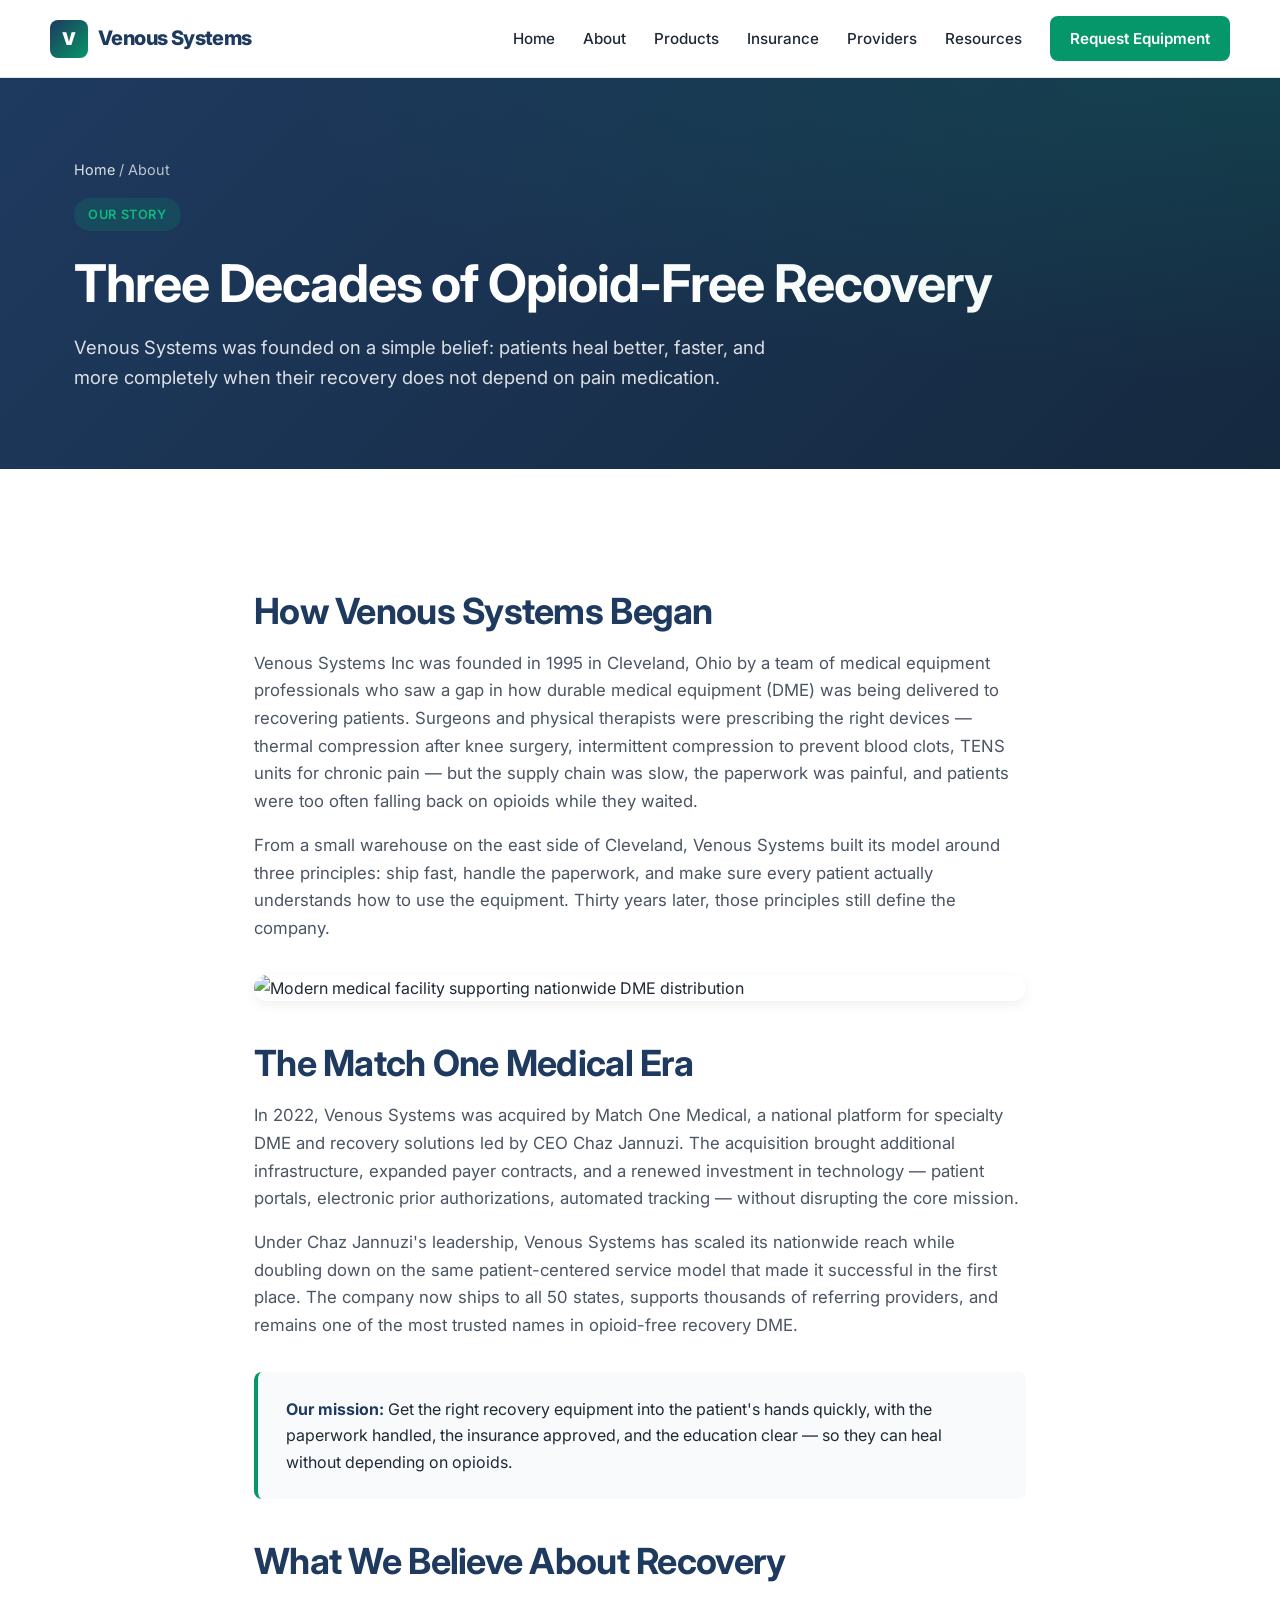
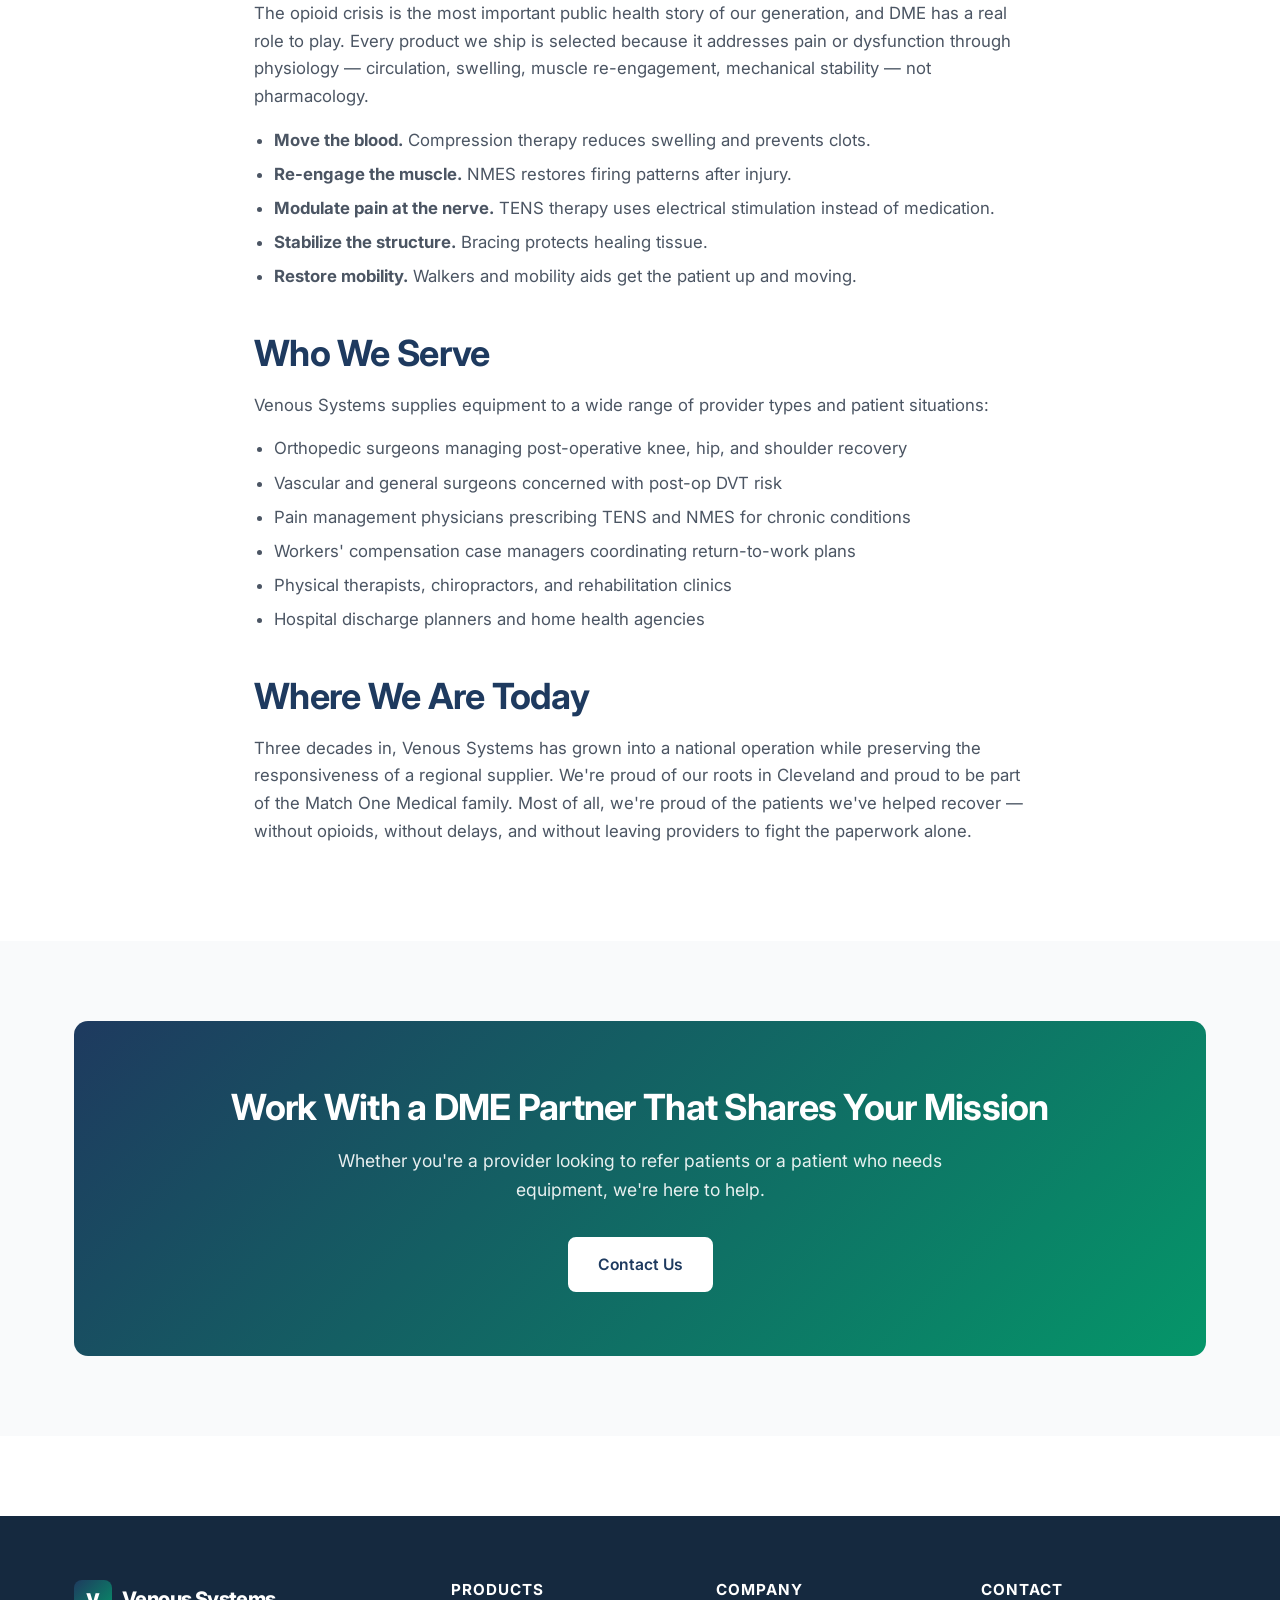
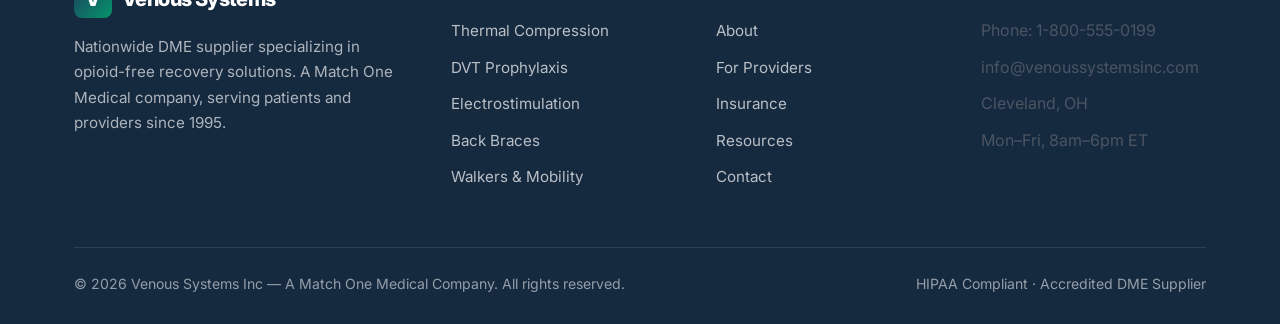
==== about/index.html @ 70a42956 "Add complete Venous Systems website - 12 pages, CSS, JS, SEO, Vercel config Co-Authored-By: Claude O" ====
<!DOCTYPE html>
<html lang="en">
<head>
<meta charset="UTF-8">
<meta name="viewport" content="width=device-width, initial-scale=1.0">
<title>About Venous Systems Inc | 30 Years of Opioid-Free Recovery</title>
<meta name="description" content="Founded in Cleveland in 1995 and acquired by Match One Medical in 2022, Venous Systems Inc is a nationwide durable medical equipment supplier committed to opioid-free patient recovery.">
<meta name="robots" content="index, follow">
<link rel="canonical" href="https://venoussystemsinc.com/about/">

<meta property="og:title" content="About Venous Systems Inc">
<meta property="og:description" content="Three decades of opioid-free recovery solutions. Founded 1995 in Cleveland, OH.">
<meta property="og:url" content="https://venoussystemsinc.com/about/">
<meta property="og:type" content="website">
<meta property="og:image" content="https://images.unsplash.com/photo-1551601651-2a8555f1a136?w=1200&q=80">

<link rel="preconnect" href="https://fonts.googleapis.com">
<link rel="preconnect" href="https://fonts.gstatic.com" crossorigin>
<link href="https://fonts.googleapis.com/css2?family=Inter:wght@400;500;600;700;800&display=swap" rel="stylesheet">
<link rel="stylesheet" href="/css/style.css">

<script type="application/ld+json">
{
  "@context": "https://schema.org",
  "@type": "AboutPage",
  "url": "https://venoussystemsinc.com/about/",
  "name": "About Venous Systems Inc",
  "description": "Venous Systems Inc was founded in Cleveland, OH in 1995 and acquired by Match One Medical in 2022.",
  "mainEntity": {
    "@type": "Organization",
    "name": "Venous Systems Inc",
    "foundingDate": "1995",
    "parentOrganization": {"@type": "Organization", "name": "Match One Medical"}
  }
}
</script>
</head>
<body>

<header class="header">
  <div class="container header-inner">
    <a href="/" class="logo"><span class="logo-mark">V</span><span>Venous Systems</span></a>
    <button class="menu-toggle" aria-label="Toggle menu" aria-expanded="false"><span></span><span></span><span></span></button>
    <nav class="nav" aria-label="Main navigation">
      <a href="/">Home</a>
      <a href="/about/">About</a>
      <a href="/products/">Products</a>
      <a href="/insurance/">Insurance</a>
      <a href="/providers/">Providers</a>
      <a href="/blog/">Resources</a>
      <a href="/contact/" class="cta">Request Equipment</a>
    </nav>
  </div>
</header>

<section class="page-header">
  <div class="container">
    <div class="breadcrumb"><a href="/">Home</a> / About</div>
    <span class="eyebrow">Our Story</span>
    <h1>Three Decades of Opioid-Free Recovery</h1>
    <p>Venous Systems was founded on a simple belief: patients heal better, faster, and more completely when their recovery does not depend on pain medication.</p>
  </div>
</section>

<section class="section">
  <div class="container content">
    <h2>How Venous Systems Began</h2>
    <p>Venous Systems Inc was founded in 1995 in Cleveland, Ohio by a team of medical equipment professionals who saw a gap in how durable medical equipment (DME) was being delivered to recovering patients. Surgeons and physical therapists were prescribing the right devices — thermal compression after knee surgery, intermittent compression to prevent blood clots, TENS units for chronic pain — but the supply chain was slow, the paperwork was painful, and patients were too often falling back on opioids while they waited.</p>
    <p>From a small warehouse on the east side of Cleveland, Venous Systems built its model around three principles: ship fast, handle the paperwork, and make sure every patient actually understands how to use the equipment. Thirty years later, those principles still define the company.</p>

    <img src="https://images.unsplash.com/photo-1551601651-2a8555f1a136?w=1000&q=80" alt="Modern medical facility supporting nationwide DME distribution">

    <h2>The Match One Medical Era</h2>
    <p>In 2022, Venous Systems was acquired by Match One Medical, a national platform for specialty DME and recovery solutions led by CEO Chaz Jannuzi. The acquisition brought additional infrastructure, expanded payer contracts, and a renewed investment in technology — patient portals, electronic prior authorizations, automated tracking — without disrupting the core mission.</p>
    <p>Under Chaz Jannuzi's leadership, Venous Systems has scaled its nationwide reach while doubling down on the same patient-centered service model that made it successful in the first place. The company now ships to all 50 states, supports thousands of referring providers, and remains one of the most trusted names in opioid-free recovery DME.</p>

    <div class="callout">
      <strong>Our mission:</strong> Get the right recovery equipment into the patient's hands quickly, with the paperwork handled, the insurance approved, and the education clear — so they can heal without depending on opioids.
    </div>

    <h2>What We Believe About Recovery</h2>
    <p>The opioid crisis is the most important public health story of our generation, and DME has a real role to play. Every product we ship is selected because it addresses pain or dysfunction through physiology — circulation, swelling, muscle re-engagement, mechanical stability — not pharmacology.</p>
    <ul>
      <li><strong>Move the blood.</strong> Compression therapy reduces swelling and prevents clots.</li>
      <li><strong>Re-engage the muscle.</strong> NMES restores firing patterns after injury.</li>
      <li><strong>Modulate pain at the nerve.</strong> TENS therapy uses electrical stimulation instead of medication.</li>
      <li><strong>Stabilize the structure.</strong> Bracing protects healing tissue.</li>
      <li><strong>Restore mobility.</strong> Walkers and mobility aids get the patient up and moving.</li>
    </ul>

    <h2>Who We Serve</h2>
    <p>Venous Systems supplies equipment to a wide range of provider types and patient situations:</p>
    <ul>
      <li>Orthopedic surgeons managing post-operative knee, hip, and shoulder recovery</li>
      <li>Vascular and general surgeons concerned with post-op DVT risk</li>
      <li>Pain management physicians prescribing TENS and NMES for chronic conditions</li>
      <li>Workers' compensation case managers coordinating return-to-work plans</li>
      <li>Physical therapists, chiropractors, and rehabilitation clinics</li>
      <li>Hospital discharge planners and home health agencies</li>
    </ul>

    <h2>Where We Are Today</h2>
    <p>Three decades in, Venous Systems has grown into a national operation while preserving the responsiveness of a regional supplier. We're proud of our roots in Cleveland and proud to be part of the Match One Medical family. Most of all, we're proud of the patients we've helped recover — without opioids, without delays, and without leaving providers to fight the paperwork alone.</p>
  </div>
</section>

<section class="section section-alt">
  <div class="container">
    <div class="cta-block">
      <h2>Work With a DME Partner That Shares Your Mission</h2>
      <p>Whether you're a provider looking to refer patients or a patient who needs equipment, we're here to help.</p>
      <a href="/contact/" class="btn btn-primary">Contact Us</a>
    </div>
  </div>
</section>

<footer class="footer">
  <div class="container">
    <div class="footer-grid">
      <div class="footer-brand">
        <div class="logo"><span class="logo-mark">V</span><span>Venous Systems</span></div>
        <p>Nationwide DME supplier specializing in opioid-free recovery solutions. A Match One Medical company, serving patients and providers since 1995.</p>
      </div>
      <div>
        <h4>Products</h4>
        <ul>
          <li><a href="/products/thermal-compression/">Thermal Compression</a></li>
          <li><a href="/products/dvt-prophylaxis/">DVT Prophylaxis</a></li>
          <li><a href="/products/electrostimulation/">Electrostimulation</a></li>
          <li><a href="/products/back-braces/">Back Braces</a></li>
          <li><a href="/products/walkers/">Walkers & Mobility</a></li>
        </ul>
      </div>
      <div>
        <h4>Company</h4>
        <ul>
          <li><a href="/about/">About</a></li>
          <li><a href="/providers/">For Providers</a></li>
          <li><a href="/insurance/">Insurance</a></li>
          <li><a href="/blog/">Resources</a></li>
          <li><a href="/contact/">Contact</a></li>
        </ul>
      </div>
      <div>
        <h4>Contact</h4>
        <ul>
          <li>Phone: 1-800-555-0199</li>
          <li>info@venoussystemsinc.com</li>
          <li>Cleveland, OH</li>
          <li>Mon–Fri, 8am–6pm ET</li>
        </ul>
      </div>
    </div>
    <div class="footer-bottom">
      <span>© <span class="current-year">2026</span> Venous Systems Inc — A Match One Medical Company. All rights reserved.</span>
      <span>HIPAA Compliant · Accredited DME Supplier</span>
    </div>
  </div>
</footer>

<script src="/js/main.js"></script>
</body>
</html>
---- css/style.css ----
/* Venous Systems Inc - Main Stylesheet */

:root {
  --primary: #1e3a5f;
  --primary-dark: #15293f;
  --primary-light: #2c547f;
  --accent: #059669;
  --accent-dark: #047857;
  --accent-light: #10b981;
  --text: #1f2937;
  --text-light: #4b5563;
  --muted: #6b7280;
  --bg: #ffffff;
  --bg-alt: #f9fafb;
  --bg-soft: #f3f4f6;
  --border: #e5e7eb;
  --shadow-sm: 0 1px 2px rgba(0,0,0,0.04);
  --shadow: 0 4px 12px rgba(0,0,0,0.06);
  --shadow-lg: 0 10px 30px rgba(0,0,0,0.08);
  --radius: 8px;
  --radius-lg: 14px;
  --container: 1180px;
  --font: 'Inter', -apple-system, BlinkMacSystemFont, 'Segoe UI', Roboto, sans-serif;
}

* { margin: 0; padding: 0; box-sizing: border-box; }

html { scroll-behavior: smooth; -webkit-text-size-adjust: 100%; }

body {
  font-family: var(--font);
  color: var(--text);
  background: var(--bg);
  line-height: 1.65;
  font-size: 16px;
  -webkit-font-smoothing: antialiased;
  -moz-osx-font-smoothing: grayscale;
}

img { max-width: 100%; height: auto; display: block; }

a { color: var(--primary); text-decoration: none; transition: color 0.2s; }
a:hover { color: var(--accent); }

.container {
  max-width: var(--container);
  margin: 0 auto;
  padding: 0 24px;
}

h1, h2, h3, h4, h5, h6 {
  font-weight: 700;
  line-height: 1.25;
  color: var(--primary);
  letter-spacing: -0.02em;
}

h1 { font-size: clamp(2rem, 4.5vw, 3.25rem); margin-bottom: 1rem; }
h2 { font-size: clamp(1.6rem, 3vw, 2.25rem); margin-bottom: 1rem; }
h3 { font-size: 1.35rem; margin-bottom: 0.75rem; }
h4 { font-size: 1.1rem; margin-bottom: 0.5rem; }

p { margin-bottom: 1rem; color: var(--text-light); }

ul, ol { margin: 0 0 1rem 1.25rem; color: var(--text-light); }
li { margin-bottom: 0.4rem; }

/* ---------- HEADER ---------- */
.header {
  background: #fff;
  border-bottom: 1px solid var(--border);
  position: sticky;
  top: 0;
  z-index: 100;
  box-shadow: var(--shadow-sm);
}

.header-inner {
  display: flex;
  align-items: center;
  justify-content: space-between;
  padding: 16px 0;
}

.logo {
  display: flex;
  align-items: center;
  gap: 10px;
  font-weight: 800;
  font-size: 1.25rem;
  color: var(--primary);
  letter-spacing: -0.03em;
}

.logo-mark {
  width: 38px;
  height: 38px;
  background: linear-gradient(135deg, var(--primary), var(--accent));
  border-radius: 8px;
  display: flex;
  align-items: center;
  justify-content: center;
  color: #fff;
  font-weight: 900;
  font-size: 1.1rem;
}

.nav { display: flex; align-items: center; gap: 28px; }

.nav a {
  color: var(--text);
  font-weight: 500;
  font-size: 0.95rem;
  position: relative;
}

.nav a:hover { color: var(--primary); }

.nav .cta {
  background: var(--accent);
  color: #fff;
  padding: 10px 20px;
  border-radius: var(--radius);
  font-weight: 600;
}

.nav .cta:hover {
  background: var(--accent-dark);
  color: #fff;
}

.menu-toggle {
  display: none;
  background: none;
  border: none;
  cursor: pointer;
  padding: 8px;
}

.menu-toggle span {
  display: block;
  width: 24px;
  height: 2px;
  background: var(--primary);
  margin: 5px 0;
  transition: 0.3s;
}

/* ---------- BUTTONS ---------- */
.btn {
  display: inline-block;
  padding: 13px 28px;
  border-radius: var(--radius);
  font-weight: 600;
  font-size: 0.98rem;
  transition: all 0.2s;
  border: 2px solid transparent;
  cursor: pointer;
  text-align: center;
}

.btn-primary {
  background: var(--accent);
  color: #fff;
  border-color: var(--accent);
}
.btn-primary:hover {
  background: var(--accent-dark);
  border-color: var(--accent-dark);
  color: #fff;
  transform: translateY(-1px);
  box-shadow: var(--shadow);
}

.btn-outline {
  background: transparent;
  color: #fff;
  border-color: rgba(255,255,255,0.4);
}
.btn-outline:hover {
  background: rgba(255,255,255,0.1);
  border-color: #fff;
  color: #fff;
}

.btn-secondary {
  background: var(--primary);
  color: #fff;
  border-color: var(--primary);
}
.btn-secondary:hover {
  background: var(--primary-dark);
  color: #fff;
}

/* ---------- HERO ---------- */
.hero {
  background: linear-gradient(135deg, var(--primary) 0%, var(--primary-dark) 100%);
  color: #fff;
  padding: 80px 0 100px;
  position: relative;
  overflow: hidden;
}

.hero::before {
  content: '';
  position: absolute;
  top: -50%;
  right: -10%;
  width: 60%;
  height: 200%;
  background: radial-gradient(circle, rgba(5,150,105,0.15) 0%, transparent 60%);
  pointer-events: none;
}

.hero-inner {
  display: grid;
  grid-template-columns: 1.1fr 1fr;
  gap: 60px;
  align-items: center;
  position: relative;
}

.hero h1 { color: #fff; margin-bottom: 1.25rem; }

.hero .lead {
  font-size: 1.15rem;
  color: rgba(255,255,255,0.85);
  margin-bottom: 2rem;
  max-width: 560px;
}

.hero-cta { display: flex; gap: 14px; flex-wrap: wrap; }

.hero-image {
  border-radius: var(--radius-lg);
  overflow: hidden;
  box-shadow: 0 20px 60px rgba(0,0,0,0.3);
}

.hero-image img {
  width: 100%;
  height: 100%;
  object-fit: cover;
  aspect-ratio: 4/3;
}

.eyebrow {
  display: inline-block;
  background: rgba(5,150,105,0.2);
  color: var(--accent-light);
  padding: 6px 14px;
  border-radius: 999px;
  font-size: 0.8rem;
  font-weight: 600;
  letter-spacing: 0.05em;
  text-transform: uppercase;
  margin-bottom: 1.25rem;
}

/* ---------- SECTIONS ---------- */
.section { padding: 80px 0; }
.section-alt { background: var(--bg-alt); }

.section-header {
  text-align: center;
  max-width: 720px;
  margin: 0 auto 56px;
}

.section-header .eyebrow {
  background: rgba(5,150,105,0.1);
  color: var(--accent);
}

.section-header p {
  font-size: 1.1rem;
  margin-top: 0.5rem;
}

/* ---------- TRUST BAR ---------- */
.trust-bar {
  background: #fff;
  border-bottom: 1px solid var(--border);
  padding: 28px 0;
}

.trust-bar-inner {
  display: grid;
  grid-template-columns: repeat(4, 1fr);
  gap: 28px;
  text-align: center;
}

.trust-item {
  display: flex;
  flex-direction: column;
  align-items: center;
  gap: 6px;
}

.trust-item .stat {
  font-size: 1.75rem;
  font-weight: 800;
  color: var(--primary);
}

.trust-item .label {
  font-size: 0.85rem;
  color: var(--muted);
  font-weight: 500;
}

/* ---------- PRODUCT GRID ---------- */
.product-grid {
  display: grid;
  grid-template-columns: repeat(auto-fit, minmax(280px, 1fr));
  gap: 28px;
}

.product-card {
  background: #fff;
  border-radius: var(--radius-lg);
  overflow: hidden;
  box-shadow: var(--shadow);
  transition: all 0.3s;
  border: 1px solid var(--border);
  display: flex;
  flex-direction: column;
}

.product-card:hover {
  transform: translateY(-4px);
  box-shadow: var(--shadow-lg);
  border-color: var(--accent);
}

.product-card-image {
  aspect-ratio: 16/10;
  overflow: hidden;
  background: var(--bg-soft);
}

.product-card-image img {
  width: 100%;
  height: 100%;
  object-fit: cover;
  transition: transform 0.4s;
}

.product-card:hover .product-card-image img {
  transform: scale(1.05);
}

.product-card-body {
  padding: 24px;
  flex: 1;
  display: flex;
  flex-direction: column;
}

.product-card h3 {
  margin-bottom: 0.5rem;
  font-size: 1.2rem;
}

.product-card p {
  font-size: 0.95rem;
  margin-bottom: 1.25rem;
  flex: 1;
}

.product-card .arrow-link {
  color: var(--accent);
  font-weight: 600;
  font-size: 0.95rem;
  display: inline-flex;
  align-items: center;
  gap: 6px;
}

.product-card .arrow-link::after {
  content: '→';
  transition: transform 0.2s;
}

.product-card:hover .arrow-link::after {
  transform: translateX(4px);
}

/* ---------- FEATURES ---------- */
.features {
  display: grid;
  grid-template-columns: repeat(auto-fit, minmax(260px, 1fr));
  gap: 32px;
}

.feature {
  text-align: left;
  padding: 8px;
}

.feature-icon {
  width: 54px;
  height: 54px;
  border-radius: 12px;
  background: linear-gradient(135deg, var(--primary), var(--accent));
  display: flex;
  align-items: center;
  justify-content: center;
  color: #fff;
  font-size: 1.5rem;
  margin-bottom: 16px;
  font-weight: 700;
}

.feature h3 {
  font-size: 1.15rem;
  margin-bottom: 0.5rem;
}

.feature p {
  font-size: 0.95rem;
  margin: 0;
}

/* ---------- TWO COLUMN ---------- */
.two-col {
  display: grid;
  grid-template-columns: 1fr 1fr;
  gap: 60px;
  align-items: center;
}

.two-col img {
  border-radius: var(--radius-lg);
  box-shadow: var(--shadow-lg);
}

.two-col h2 { margin-bottom: 1rem; }

/* ---------- INSURANCE BAR ---------- */
.insurance-bar {
  display: grid;
  grid-template-columns: repeat(auto-fit, minmax(180px, 1fr));
  gap: 16px;
}

.insurance-pill {
  background: #fff;
  border: 1px solid var(--border);
  border-radius: var(--radius);
  padding: 18px 20px;
  text-align: center;
  font-weight: 600;
  color: var(--primary);
  transition: all 0.2s;
}

.insurance-pill:hover {
  border-color: var(--accent);
  color: var(--accent);
  transform: translateY(-2px);
  box-shadow: var(--shadow);
}

/* ---------- CTA BLOCK ---------- */
.cta-block {
  background: linear-gradient(135deg, var(--primary), var(--accent));
  color: #fff;
  padding: 64px 48px;
  border-radius: var(--radius-lg);
  text-align: center;
}

.cta-block h2 {
  color: #fff;
  margin-bottom: 1rem;
}

.cta-block p {
  color: rgba(255,255,255,0.9);
  font-size: 1.1rem;
  margin-bottom: 2rem;
  max-width: 640px;
  margin-left: auto;
  margin-right: auto;
}

.cta-block .btn-primary {
  background: #fff;
  color: var(--primary);
  border-color: #fff;
}
.cta-block .btn-primary:hover {
  background: var(--bg-alt);
  color: var(--primary);
}

/* ---------- PAGE HEADER ---------- */
.page-header {
  background: linear-gradient(135deg, var(--primary) 0%, var(--primary-dark) 100%);
  color: #fff;
  padding: 80px 0 60px;
  position: relative;
  overflow: hidden;
}

.page-header::before {
  content: '';
  position: absolute;
  inset: 0;
  background: radial-gradient(ellipse at top right, rgba(5,150,105,0.18), transparent 55%);
  pointer-events: none;
}

.page-header h1 { color: #fff; }
.page-header p {
  color: rgba(255,255,255,0.85);
  font-size: 1.15rem;
  max-width: 720px;
}

.breadcrumb {
  font-size: 0.9rem;
  color: rgba(255,255,255,0.7);
  margin-bottom: 1rem;
}
.breadcrumb a { color: rgba(255,255,255,0.85); }
.breadcrumb a:hover { color: #fff; }

/* ---------- CONTENT ---------- */
.content {
  max-width: 820px;
  margin: 0 auto;
}

.content h2 { margin-top: 2.5rem; }
.content h3 { margin-top: 2rem; color: var(--primary); }
.content p { font-size: 1.05rem; }
.content ul li { font-size: 1.05rem; }

.content img {
  border-radius: var(--radius-lg);
  margin: 2rem 0;
  box-shadow: var(--shadow);
}

.callout {
  background: var(--bg-alt);
  border-left: 4px solid var(--accent);
  padding: 24px 28px;
  border-radius: var(--radius);
  margin: 2rem 0;
}

.callout strong { color: var(--primary); }

/* ---------- FORM ---------- */
.form-grid {
  display: grid;
  grid-template-columns: 1fr 1fr;
  gap: 16px;
}

.form-group { margin-bottom: 18px; }
.form-group.full { grid-column: 1 / -1; }

.form-group label {
  display: block;
  font-weight: 600;
  color: var(--primary);
  margin-bottom: 6px;
  font-size: 0.92rem;
}

.form-group input,
.form-group select,
.form-group textarea {
  width: 100%;
  padding: 12px 14px;
  border: 1px solid var(--border);
  border-radius: var(--radius);
  font-family: inherit;
  font-size: 1rem;
  background: #fff;
  transition: border-color 0.2s, box-shadow 0.2s;
}

.form-group input:focus,
.form-group select:focus,
.form-group textarea:focus {
  outline: none;
  border-color: var(--accent);
  box-shadow: 0 0 0 3px rgba(5,150,105,0.15);
}

.form-group textarea {
  min-height: 130px;
  resize: vertical;
}

/* ---------- CONTACT GRID ---------- */
.contact-grid {
  display: grid;
  grid-template-columns: 1fr 1.2fr;
  gap: 56px;
}

.contact-info-card {
  background: var(--bg-alt);
  padding: 32px;
  border-radius: var(--radius-lg);
  border: 1px solid var(--border);
}

.contact-info-card h3 {
  margin-bottom: 1.25rem;
  font-size: 1.15rem;
}

.contact-info-card .info-row {
  display: flex;
  gap: 14px;
  align-items: flex-start;
  margin-bottom: 18px;
  padding-bottom: 18px;
  border-bottom: 1px solid var(--border);
}

.contact-info-card .info-row:last-child {
  border-bottom: none;
  margin-bottom: 0;
  padding-bottom: 0;
}

.info-icon {
  width: 38px;
  height: 38px;
  background: var(--primary);
  color: #fff;
  border-radius: 8px;
  display: flex;
  align-items: center;
  justify-content: center;
  flex-shrink: 0;
  font-weight: 700;
}

.info-row .label {
  display: block;
  font-size: 0.82rem;
  color: var(--muted);
  text-transform: uppercase;
  letter-spacing: 0.04em;
  margin-bottom: 2px;
  font-weight: 600;
}

.info-row .value {
  color: var(--text);
  font-weight: 500;
}

/* ---------- BLOG ---------- */
.blog-grid {
  display: grid;
  grid-template-columns: repeat(auto-fit, minmax(320px, 1fr));
  gap: 28px;
}

.blog-card {
  background: #fff;
  border: 1px solid var(--border);
  border-radius: var(--radius-lg);
  overflow: hidden;
  transition: all 0.3s;
}

.blog-card:hover {
  transform: translateY(-4px);
  box-shadow: var(--shadow-lg);
  border-color: var(--accent);
}

.blog-card-image {
  aspect-ratio: 16/9;
  overflow: hidden;
  background: var(--bg-soft);
}

.blog-card-image img {
  width: 100%;
  height: 100%;
  object-fit: cover;
}

.blog-card-body { padding: 24px; }

.blog-card .meta {
  font-size: 0.82rem;
  color: var(--muted);
  margin-bottom: 8px;
  text-transform: uppercase;
  letter-spacing: 0.04em;
  font-weight: 600;
}

.blog-card h3 {
  font-size: 1.15rem;
  margin-bottom: 0.6rem;
}

.blog-card p {
  font-size: 0.95rem;
  margin-bottom: 0;
}

/* ---------- FAQ ---------- */
.faq-item {
  background: #fff;
  border: 1px solid var(--border);
  border-radius: var(--radius);
  padding: 20px 24px;
  margin-bottom: 14px;
}

.faq-item h3 {
  font-size: 1.05rem;
  margin-bottom: 0.4rem;
  color: var(--primary);
}

.faq-item p {
  font-size: 0.98rem;
  margin: 0;
}

/* ---------- FOOTER ---------- */
.footer {
  background: var(--primary-dark);
  color: rgba(255,255,255,0.75);
  padding: 64px 0 28px;
  margin-top: 80px;
}

.footer-grid {
  display: grid;
  grid-template-columns: 1.5fr 1fr 1fr 1fr;
  gap: 40px;
  margin-bottom: 48px;
}

.footer h4 {
  color: #fff;
  font-size: 0.95rem;
  text-transform: uppercase;
  letter-spacing: 0.06em;
  margin-bottom: 18px;
}

.footer ul { list-style: none; margin: 0; padding: 0; }
.footer li { margin-bottom: 10px; }

.footer a {
  color: rgba(255,255,255,0.7);
  font-size: 0.95rem;
}

.footer a:hover { color: #fff; }

.footer-brand .logo { color: #fff; margin-bottom: 16px; }
.footer-brand p { color: rgba(255,255,255,0.65); font-size: 0.95rem; }

.footer-bottom {
  border-top: 1px solid rgba(255,255,255,0.1);
  padding-top: 24px;
  display: flex;
  justify-content: space-between;
  flex-wrap: wrap;
  gap: 12px;
  font-size: 0.88rem;
  color: rgba(255,255,255,0.55);
}

/* ---------- RESPONSIVE ---------- */
@media (max-width: 960px) {
  .hero-inner,
  .two-col,
  .contact-grid { grid-template-columns: 1fr; gap: 40px; }
  .trust-bar-inner { grid-template-columns: repeat(2, 1fr); gap: 18px; }
  .footer-grid { grid-template-columns: 1fr 1fr; gap: 32px; }
  .section { padding: 60px 0; }
  .hero { padding: 60px 0 70px; }
}

@media (max-width: 720px) {
  .menu-toggle { display: block; }
  .nav {
    display: none;
    position: absolute;
    top: 100%;
    left: 0;
    right: 0;
    background: #fff;
    flex-direction: column;
    gap: 0;
    border-top: 1px solid var(--border);
    box-shadow: var(--shadow);
    padding: 12px 0;
  }
  .nav.open { display: flex; }
  .nav a {
    width: 100%;
    padding: 12px 24px;
    border-bottom: 1px solid var(--border);
  }
  .nav .cta { margin: 12px 24px; text-align: center; }
  .form-grid { grid-template-columns: 1fr; }
  .footer-grid { grid-template-columns: 1fr; }
  .cta-block { padding: 44px 24px; }
  h1 { font-size: 2rem; }
  h2 { font-size: 1.5rem; }
}

@media (max-width: 480px) {
  .trust-bar-inner { grid-template-columns: 1fr 1fr; }
  .hero-cta { flex-direction: column; }
  .hero-cta .btn { width: 100%; }
  .container { padding: 0 18px; }
}
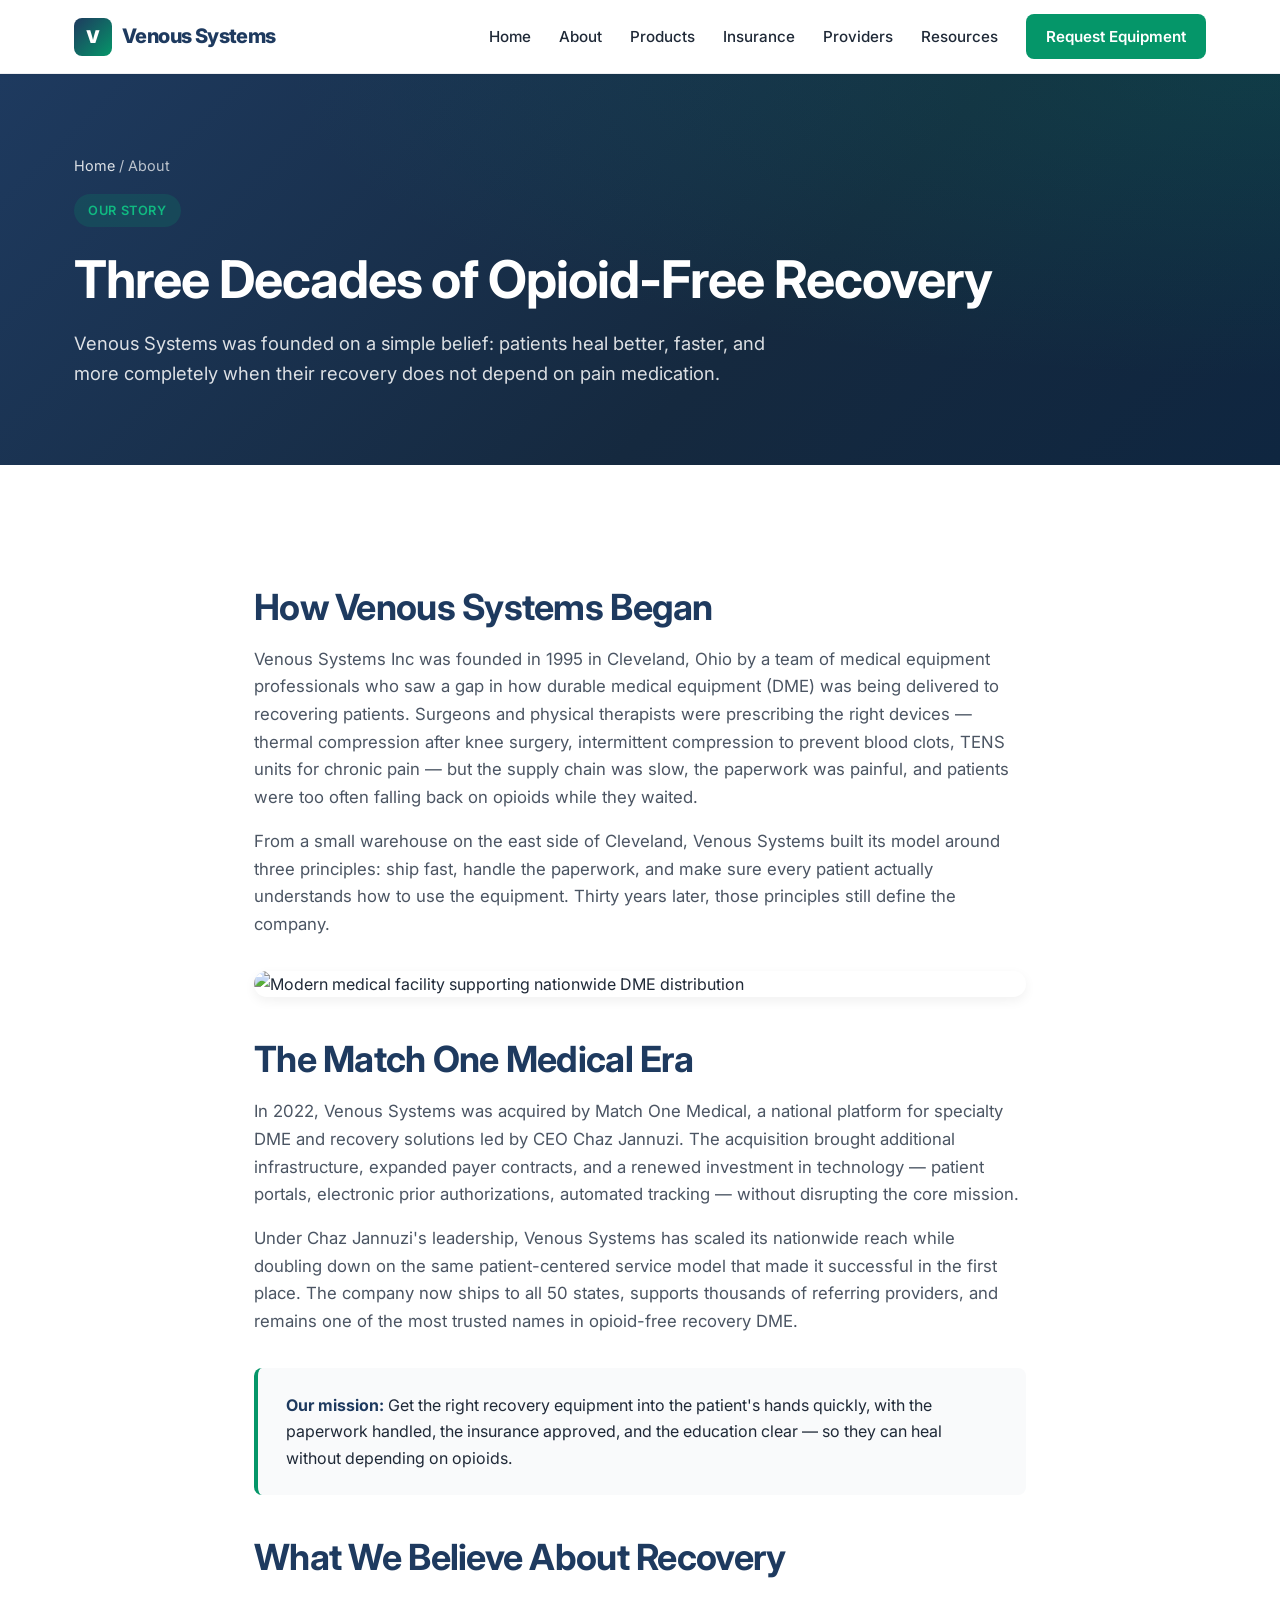
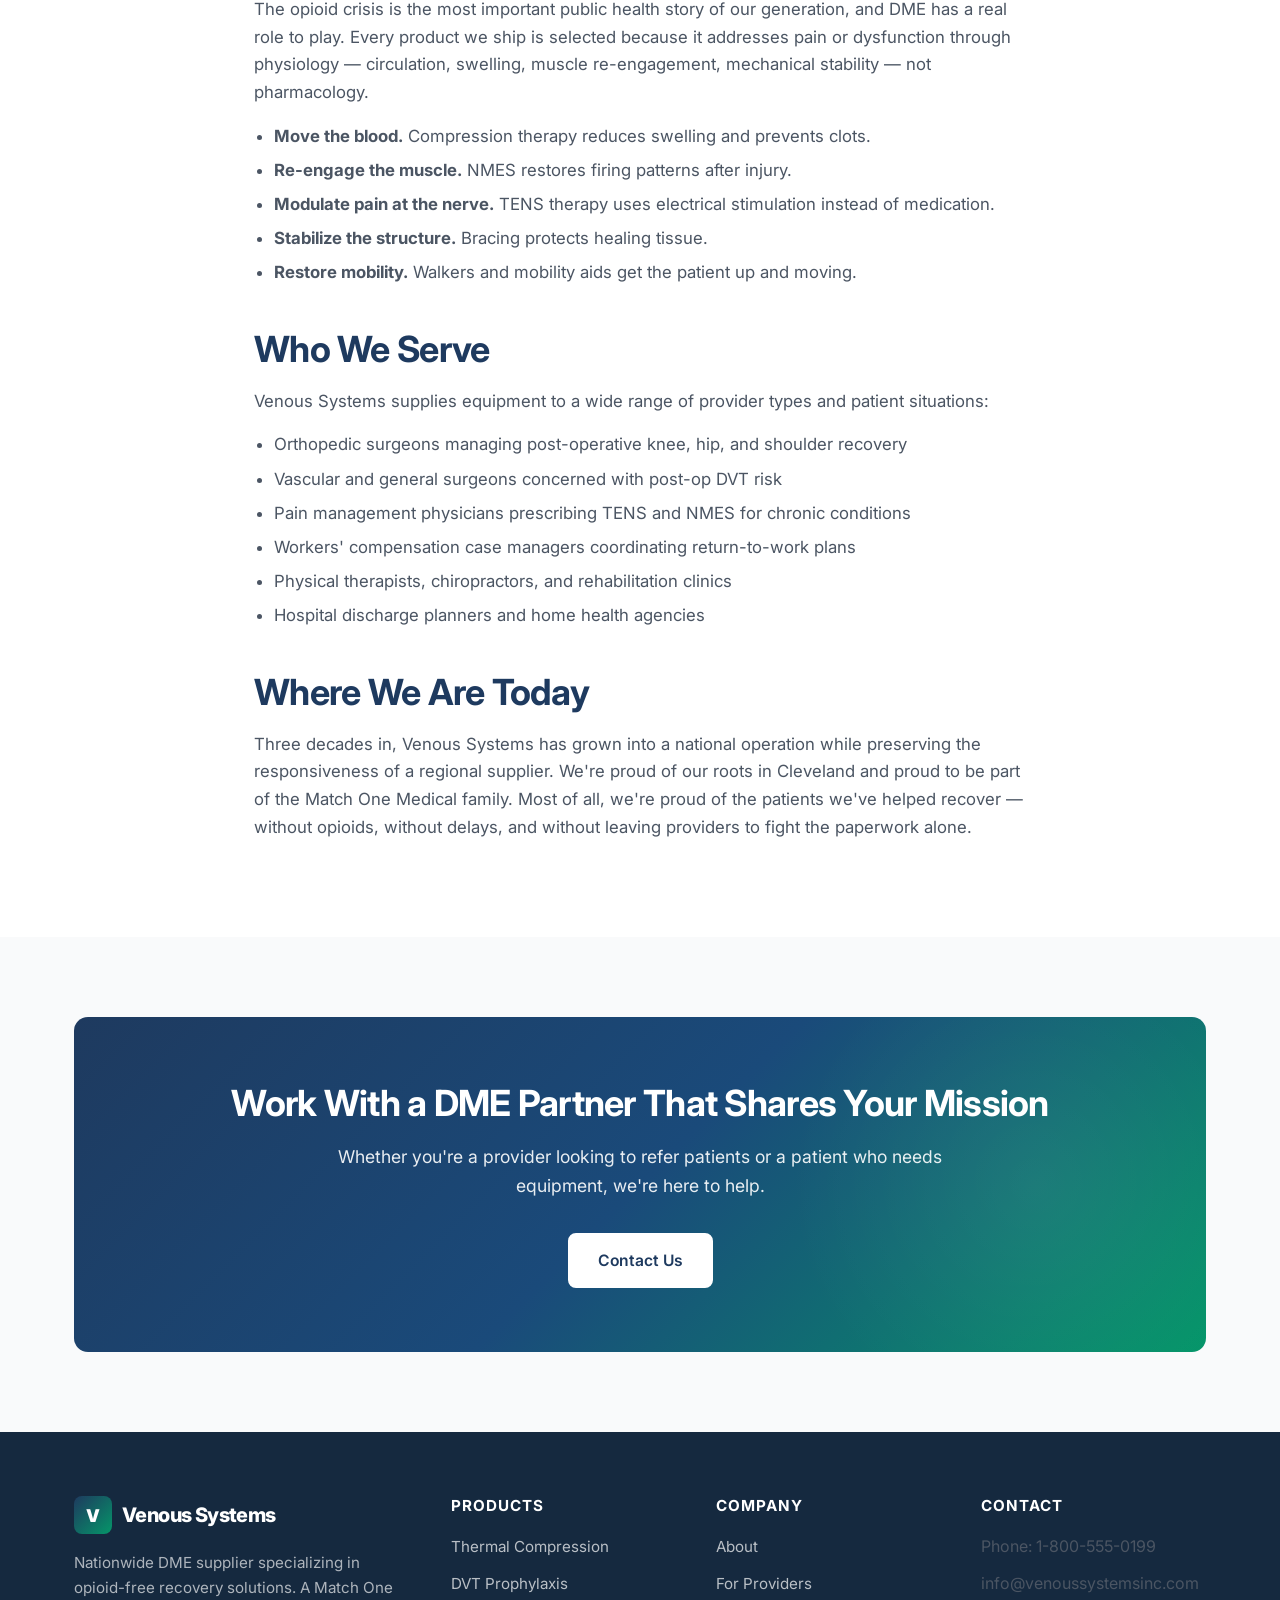
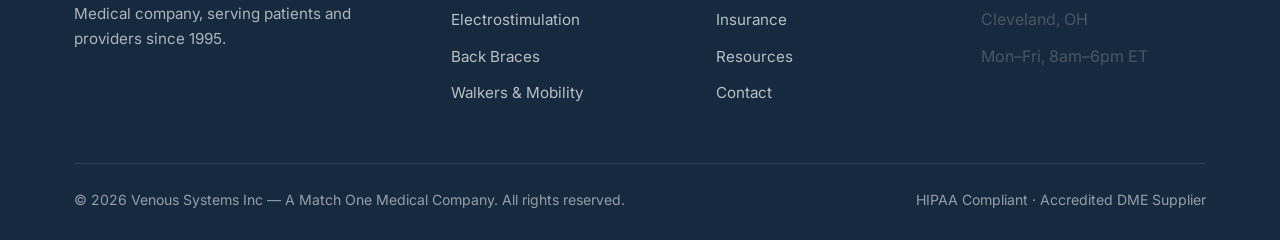
==== commit fca2f886: "Finalize site: premium CSS polish, SEO, favicon, WP redirects, trust badges - Upgraded CSS with back" ====
--- a/about/index.html
+++ b/about/index.html
@@ -14,6 +14,11 @@
 <meta property="og:type" content="website">
 <meta property="og:image" content="https://images.unsplash.com/photo-1551601651-2a8555f1a136?w=1200&q=80">
 
+<meta name="twitter:card" content="summary_large_image">
+<meta name="twitter:title" content="About Venous Systems Inc">
+<meta name="twitter:description" content="Three decades of opioid-free recovery solutions. Founded 1995 in Cleveland, OH.">
+<meta name="twitter:image" content="https://images.unsplash.com/photo-1551601651-2a8555f1a136?w=1200&q=80">
+<link rel="icon" type="image/svg+xml" href="/favicon.svg">
 <link rel="preconnect" href="https://fonts.googleapis.com">
 <link rel="preconnect" href="https://fonts.gstatic.com" crossorigin>
 <link href="https://fonts.googleapis.com/css2?family=Inter:wght@400;500;600;700;800&display=swap" rel="stylesheet">
@@ -62,7 +67,7 @@
   </div>
 </section>
 
-<section class="section">
+<section class="section fade-in">
   <div class="container content">
     <h2>How Venous Systems Began</h2>
     <p>Venous Systems Inc was founded in 1995 in Cleveland, Ohio by a team of medical equipment professionals who saw a gap in how durable medical equipment (DME) was being delivered to recovering patients. Surgeons and physical therapists were prescribing the right devices — thermal compression after knee surgery, intermittent compression to prevent blood clots, TENS units for chronic pain — but the supply chain was slow, the paperwork was painful, and patients were too often falling back on opioids while they waited.</p>
@@ -104,7 +109,7 @@
   </div>
 </section>
 
-<section class="section section-alt">
+<section class="section section-alt fade-in">
   <div class="container">
     <div class="cta-block">
       <h2>Work With a DME Partner That Shares Your Mission</h2>
--- a/css/style.css
+++ b/css/style.css
@@ -17,6 +17,7 @@
   --shadow-sm: 0 1px 2px rgba(0,0,0,0.04);
   --shadow: 0 4px 12px rgba(0,0,0,0.06);
   --shadow-lg: 0 10px 30px rgba(0,0,0,0.08);
+  --shadow-xl: 0 20px 50px rgba(0,0,0,0.12);
   --radius: 8px;
   --radius-lg: 14px;
   --container: 1180px;
@@ -65,21 +66,41 @@
 ul, ol { margin: 0 0 1rem 1.25rem; color: var(--text-light); }
 li { margin-bottom: 0.4rem; }
 
+/* ---------- FADE-IN ON SCROLL ---------- */
+.fade-in {
+  opacity: 0;
+  transform: translateY(24px);
+  transition: opacity 0.7s ease, transform 0.7s ease;
+}
+
+.fade-in.visible {
+  opacity: 1;
+  transform: translateY(0);
+}
+
 /* ---------- HEADER ---------- */
 .header {
-  background: #fff;
-  border-bottom: 1px solid var(--border);
+  background: rgba(255,255,255,0.92);
+  backdrop-filter: blur(12px);
+  -webkit-backdrop-filter: blur(12px);
+  border-bottom: 1px solid rgba(229,231,235,0.7);
   position: sticky;
   top: 0;
   z-index: 100;
-  box-shadow: var(--shadow-sm);
+  box-shadow: 0 1px 3px rgba(0,0,0,0.04);
+  transition: box-shadow 0.3s, background 0.3s;
+}
+
+.header.scrolled {
+  box-shadow: 0 4px 20px rgba(0,0,0,0.08);
+  background: rgba(255,255,255,0.97);
 }
 
 .header-inner {
   display: flex;
   align-items: center;
   justify-content: space-between;
-  padding: 16px 0;
+  padding: 14px 24px;
 }
 
 .logo {
@@ -92,6 +113,8 @@
   letter-spacing: -0.03em;
 }
 
+.logo:hover { color: var(--primary); }
+
 .logo-mark {
   width: 38px;
   height: 38px;
@@ -103,6 +126,7 @@
   color: #fff;
   font-weight: 900;
   font-size: 1.1rem;
+  flex-shrink: 0;
 }
 
 .nav { display: flex; align-items: center; gap: 28px; }
@@ -112,9 +136,22 @@
   font-weight: 500;
   font-size: 0.95rem;
   position: relative;
+  transition: color 0.2s;
+}
+
+.nav a::after {
+  content: '';
+  position: absolute;
+  bottom: -4px;
+  left: 0;
+  width: 0;
+  height: 2px;
+  background: var(--accent);
+  transition: width 0.3s;
 }
 
 .nav a:hover { color: var(--primary); }
+.nav a:hover::after { width: 100%; }
 
 .nav .cta {
   background: var(--accent);
@@ -122,11 +159,16 @@
   padding: 10px 20px;
   border-radius: var(--radius);
   font-weight: 600;
-}
+  transition: background 0.2s, transform 0.2s, box-shadow 0.2s;
+}
+
+.nav .cta::after { display: none; }
 
 .nav .cta:hover {
   background: var(--accent-dark);
   color: #fff;
+  transform: translateY(-1px);
+  box-shadow: 0 4px 12px rgba(5,150,105,0.3);
 }
 
 .menu-toggle {
@@ -135,6 +177,7 @@
   border: none;
   cursor: pointer;
   padding: 8px;
+  z-index: 110;
 }
 
 .menu-toggle span {
@@ -143,7 +186,20 @@
   height: 2px;
   background: var(--primary);
   margin: 5px 0;
-  transition: 0.3s;
+  transition: transform 0.3s, opacity 0.3s;
+  border-radius: 2px;
+}
+
+.menu-toggle.active span:nth-child(1) {
+  transform: translateY(7px) rotate(45deg);
+}
+
+.menu-toggle.active span:nth-child(2) {
+  opacity: 0;
+}
+
+.menu-toggle.active span:nth-child(3) {
+  transform: translateY(-7px) rotate(-45deg);
 }
 
 /* ---------- BUTTONS ---------- */
@@ -153,7 +209,7 @@
   border-radius: var(--radius);
   font-weight: 600;
   font-size: 0.98rem;
-  transition: all 0.2s;
+  transition: all 0.25s;
   border: 2px solid transparent;
   cursor: pointer;
   text-align: center;
@@ -168,8 +224,8 @@
   background: var(--accent-dark);
   border-color: var(--accent-dark);
   color: #fff;
-  transform: translateY(-1px);
-  box-shadow: var(--shadow);
+  transform: translateY(-2px);
+  box-shadow: 0 6px 20px rgba(5,150,105,0.3);
 }
 
 .btn-outline {
@@ -178,9 +234,10 @@
   border-color: rgba(255,255,255,0.4);
 }
 .btn-outline:hover {
-  background: rgba(255,255,255,0.1);
+  background: rgba(255,255,255,0.12);
   border-color: #fff;
   color: #fff;
+  transform: translateY(-2px);
 }
 
 .btn-secondary {
@@ -191,13 +248,15 @@
 .btn-secondary:hover {
   background: var(--primary-dark);
   color: #fff;
+  transform: translateY(-2px);
+  box-shadow: 0 6px 20px rgba(30,58,95,0.3);
 }
 
 /* ---------- HERO ---------- */
 .hero {
-  background: linear-gradient(135deg, var(--primary) 0%, var(--primary-dark) 100%);
-  color: #fff;
-  padding: 80px 0 100px;
+  background: linear-gradient(135deg, var(--primary) 0%, var(--primary-dark) 60%, #0f2640 100%);
+  color: #fff;
+  padding: 90px 0 110px;
   position: relative;
   overflow: hidden;
 }
@@ -209,7 +268,18 @@
   right: -10%;
   width: 60%;
   height: 200%;
-  background: radial-gradient(circle, rgba(5,150,105,0.15) 0%, transparent 60%);
+  background: radial-gradient(circle, rgba(5,150,105,0.18) 0%, transparent 55%);
+  pointer-events: none;
+}
+
+.hero::after {
+  content: '';
+  position: absolute;
+  bottom: 0;
+  left: 0;
+  right: 0;
+  height: 120px;
+  background: linear-gradient(to top, rgba(15,38,64,0.4), transparent);
   pointer-events: none;
 }
 
@@ -219,6 +289,7 @@
   gap: 60px;
   align-items: center;
   position: relative;
+  z-index: 1;
 }
 
 .hero h1 { color: #fff; margin-bottom: 1.25rem; }
@@ -235,7 +306,8 @@
 .hero-image {
   border-radius: var(--radius-lg);
   overflow: hidden;
-  box-shadow: 0 20px 60px rgba(0,0,0,0.3);
+  box-shadow: 0 24px 64px rgba(0,0,0,0.35);
+  position: relative;
 }
 
 .hero-image img {
@@ -311,6 +383,77 @@
   font-weight: 500;
 }
 
+/* ---------- TRUST BADGES ---------- */
+.trust-badges {
+  padding: 48px 0;
+  background: var(--bg-alt);
+  border-top: 1px solid var(--border);
+  border-bottom: 1px solid var(--border);
+}
+
+.trust-badges-inner {
+  display: flex;
+  justify-content: center;
+  gap: 40px;
+  flex-wrap: wrap;
+}
+
+.trust-badge {
+  display: flex;
+  align-items: center;
+  gap: 14px;
+  padding: 16px 28px;
+  background: #fff;
+  border: 1px solid var(--border);
+  border-radius: var(--radius-lg);
+  box-shadow: var(--shadow-sm);
+  transition: transform 0.3s, box-shadow 0.3s;
+}
+
+.trust-badge:hover {
+  transform: translateY(-2px);
+  box-shadow: var(--shadow);
+}
+
+.trust-badge-icon {
+  width: 48px;
+  height: 48px;
+  border-radius: 12px;
+  display: flex;
+  align-items: center;
+  justify-content: center;
+  font-size: 1.5rem;
+  flex-shrink: 0;
+}
+
+.trust-badge-icon.blue {
+  background: rgba(30,58,95,0.1);
+  color: var(--primary);
+}
+
+.trust-badge-icon.green {
+  background: rgba(5,150,105,0.1);
+  color: var(--accent);
+}
+
+.trust-badge-text {
+  display: flex;
+  flex-direction: column;
+}
+
+.trust-badge-text strong {
+  font-size: 1rem;
+  font-weight: 700;
+  color: var(--primary);
+  line-height: 1.3;
+}
+
+.trust-badge-text span {
+  font-size: 0.82rem;
+  color: var(--muted);
+  font-weight: 500;
+}
+
 /* ---------- PRODUCT GRID ---------- */
 .product-grid {
   display: grid;
@@ -323,15 +466,15 @@
   border-radius: var(--radius-lg);
   overflow: hidden;
   box-shadow: var(--shadow);
-  transition: all 0.3s;
+  transition: all 0.35s cubic-bezier(0.25, 0.8, 0.25, 1);
   border: 1px solid var(--border);
   display: flex;
   flex-direction: column;
 }
 
 .product-card:hover {
-  transform: translateY(-4px);
-  box-shadow: var(--shadow-lg);
+  transform: translateY(-6px);
+  box-shadow: var(--shadow-xl);
   border-color: var(--accent);
 }
 
@@ -345,11 +488,11 @@
   width: 100%;
   height: 100%;
   object-fit: cover;
-  transition: transform 0.4s;
+  transition: transform 0.5s cubic-bezier(0.25, 0.8, 0.25, 1);
 }
 
 .product-card:hover .product-card-image img {
-  transform: scale(1.05);
+  transform: scale(1.07);
 }
 
 .product-card-body {
@@ -362,7 +505,10 @@
 .product-card h3 {
   margin-bottom: 0.5rem;
   font-size: 1.2rem;
-}
+  transition: color 0.2s;
+}
+
+.product-card:hover h3 { color: var(--accent); }
 
 .product-card p {
   font-size: 0.95rem;
@@ -380,12 +526,12 @@
 }
 
 .product-card .arrow-link::after {
-  content: '→';
-  transition: transform 0.2s;
+  content: '\2192';
+  transition: transform 0.3s;
 }
 
 .product-card:hover .arrow-link::after {
-  transform: translateX(4px);
+  transform: translateX(6px);
 }
 
 /* ---------- FEATURES ---------- */
@@ -397,7 +543,14 @@
 
 .feature {
   text-align: left;
-  padding: 8px;
+  padding: 24px;
+  border-radius: var(--radius-lg);
+  transition: background 0.3s, box-shadow 0.3s;
+}
+
+.feature:hover {
+  background: #fff;
+  box-shadow: var(--shadow);
 }
 
 .feature-icon {
@@ -412,6 +565,11 @@
   font-size: 1.5rem;
   margin-bottom: 16px;
   font-weight: 700;
+  transition: transform 0.3s;
+}
+
+.feature:hover .feature-icon {
+  transform: scale(1.08);
 }
 
 .feature h3 {
@@ -434,7 +592,12 @@
 
 .two-col img {
   border-radius: var(--radius-lg);
-  box-shadow: var(--shadow-lg);
+  box-shadow: var(--shadow-xl);
+  transition: transform 0.4s;
+}
+
+.two-col img:hover {
+  transform: scale(1.02);
 }
 
 .two-col h2 { margin-bottom: 1rem; }
@@ -454,28 +617,42 @@
   text-align: center;
   font-weight: 600;
   color: var(--primary);
-  transition: all 0.2s;
+  transition: all 0.25s;
 }
 
 .insurance-pill:hover {
   border-color: var(--accent);
   color: var(--accent);
-  transform: translateY(-2px);
+  transform: translateY(-3px);
   box-shadow: var(--shadow);
 }
 
 /* ---------- CTA BLOCK ---------- */
 .cta-block {
-  background: linear-gradient(135deg, var(--primary), var(--accent));
+  background: linear-gradient(135deg, var(--primary) 0%, #1a4a7a 50%, var(--accent) 100%);
   color: #fff;
   padding: 64px 48px;
   border-radius: var(--radius-lg);
   text-align: center;
+  position: relative;
+  overflow: hidden;
+}
+
+.cta-block::before {
+  content: '';
+  position: absolute;
+  top: -40%;
+  right: -10%;
+  width: 50%;
+  height: 180%;
+  background: radial-gradient(circle, rgba(255,255,255,0.06), transparent 60%);
+  pointer-events: none;
 }
 
 .cta-block h2 {
   color: #fff;
   margin-bottom: 1rem;
+  position: relative;
 }
 
 .cta-block p {
@@ -485,21 +662,24 @@
   max-width: 640px;
   margin-left: auto;
   margin-right: auto;
+  position: relative;
 }
 
 .cta-block .btn-primary {
   background: #fff;
   color: var(--primary);
   border-color: #fff;
+  position: relative;
 }
 .cta-block .btn-primary:hover {
   background: var(--bg-alt);
   color: var(--primary);
+  box-shadow: 0 6px 20px rgba(255,255,255,0.2);
 }
 
 /* ---------- PAGE HEADER ---------- */
 .page-header {
-  background: linear-gradient(135deg, var(--primary) 0%, var(--primary-dark) 100%);
+  background: linear-gradient(135deg, var(--primary) 0%, var(--primary-dark) 60%, #0f2640 100%);
   color: #fff;
   padding: 80px 0 60px;
   position: relative;
@@ -514,17 +694,19 @@
   pointer-events: none;
 }
 
-.page-header h1 { color: #fff; }
+.page-header h1 { color: #fff; position: relative; }
 .page-header p {
   color: rgba(255,255,255,0.85);
   font-size: 1.15rem;
   max-width: 720px;
+  position: relative;
 }
 
 .breadcrumb {
   font-size: 0.9rem;
   color: rgba(255,255,255,0.7);
   margin-bottom: 1rem;
+  position: relative;
 }
 .breadcrumb a { color: rgba(255,255,255,0.85); }
 .breadcrumb a:hover { color: #fff; }
@@ -674,12 +856,12 @@
   border: 1px solid var(--border);
   border-radius: var(--radius-lg);
   overflow: hidden;
-  transition: all 0.3s;
+  transition: all 0.35s cubic-bezier(0.25, 0.8, 0.25, 1);
 }
 
 .blog-card:hover {
-  transform: translateY(-4px);
-  box-shadow: var(--shadow-lg);
+  transform: translateY(-5px);
+  box-shadow: var(--shadow-xl);
   border-color: var(--accent);
 }
 
@@ -693,6 +875,11 @@
   width: 100%;
   height: 100%;
   object-fit: cover;
+  transition: transform 0.5s;
+}
+
+.blog-card:hover .blog-card-image img {
+  transform: scale(1.05);
 }
 
 .blog-card-body { padding: 24px; }
@@ -709,7 +896,10 @@
 .blog-card h3 {
   font-size: 1.15rem;
   margin-bottom: 0.6rem;
-}
+  transition: color 0.2s;
+}
+
+.blog-card:hover h3 { color: var(--accent); }
 
 .blog-card p {
   font-size: 0.95rem;
@@ -723,6 +913,12 @@
   border-radius: var(--radius);
   padding: 20px 24px;
   margin-bottom: 14px;
+  transition: border-color 0.3s, box-shadow 0.3s;
+}
+
+.faq-item:hover {
+  border-color: var(--accent);
+  box-shadow: var(--shadow);
 }
 
 .faq-item h3 {
@@ -741,7 +937,7 @@
   background: var(--primary-dark);
   color: rgba(255,255,255,0.75);
   padding: 64px 0 28px;
-  margin-top: 80px;
+  margin-top: 0;
 }
 
 .footer-grid {
@@ -765,6 +961,7 @@
 .footer a {
   color: rgba(255,255,255,0.7);
   font-size: 0.95rem;
+  transition: color 0.2s;
 }
 
 .footer a:hover { color: #fff; }
@@ -792,6 +989,8 @@
   .footer-grid { grid-template-columns: 1fr 1fr; gap: 32px; }
   .section { padding: 60px 0; }
   .hero { padding: 60px 0 70px; }
+  .trust-badges-inner { gap: 20px; }
+  .trust-badge { padding: 14px 20px; }
 }
 
 @media (max-width: 720px) {
@@ -802,25 +1001,30 @@
     top: 100%;
     left: 0;
     right: 0;
-    background: #fff;
+    background: rgba(255,255,255,0.98);
+    backdrop-filter: blur(12px);
+    -webkit-backdrop-filter: blur(12px);
     flex-direction: column;
     gap: 0;
     border-top: 1px solid var(--border);
-    box-shadow: var(--shadow);
+    box-shadow: 0 12px 32px rgba(0,0,0,0.1);
     padding: 12px 0;
   }
   .nav.open { display: flex; }
   .nav a {
     width: 100%;
-    padding: 12px 24px;
+    padding: 14px 24px;
     border-bottom: 1px solid var(--border);
   }
+  .nav a::after { display: none; }
   .nav .cta { margin: 12px 24px; text-align: center; }
   .form-grid { grid-template-columns: 1fr; }
   .footer-grid { grid-template-columns: 1fr; }
   .cta-block { padding: 44px 24px; }
   h1 { font-size: 2rem; }
   h2 { font-size: 1.5rem; }
+  .trust-badges-inner { flex-direction: column; align-items: center; gap: 12px; }
+  .trust-badge { width: 100%; max-width: 360px; }
 }
 
 @media (max-width: 480px) {
@@ -828,4 +1032,5 @@
   .hero-cta { flex-direction: column; }
   .hero-cta .btn { width: 100%; }
   .container { padding: 0 18px; }
-}
+  .header-inner { padding: 12px 18px; }
+}
